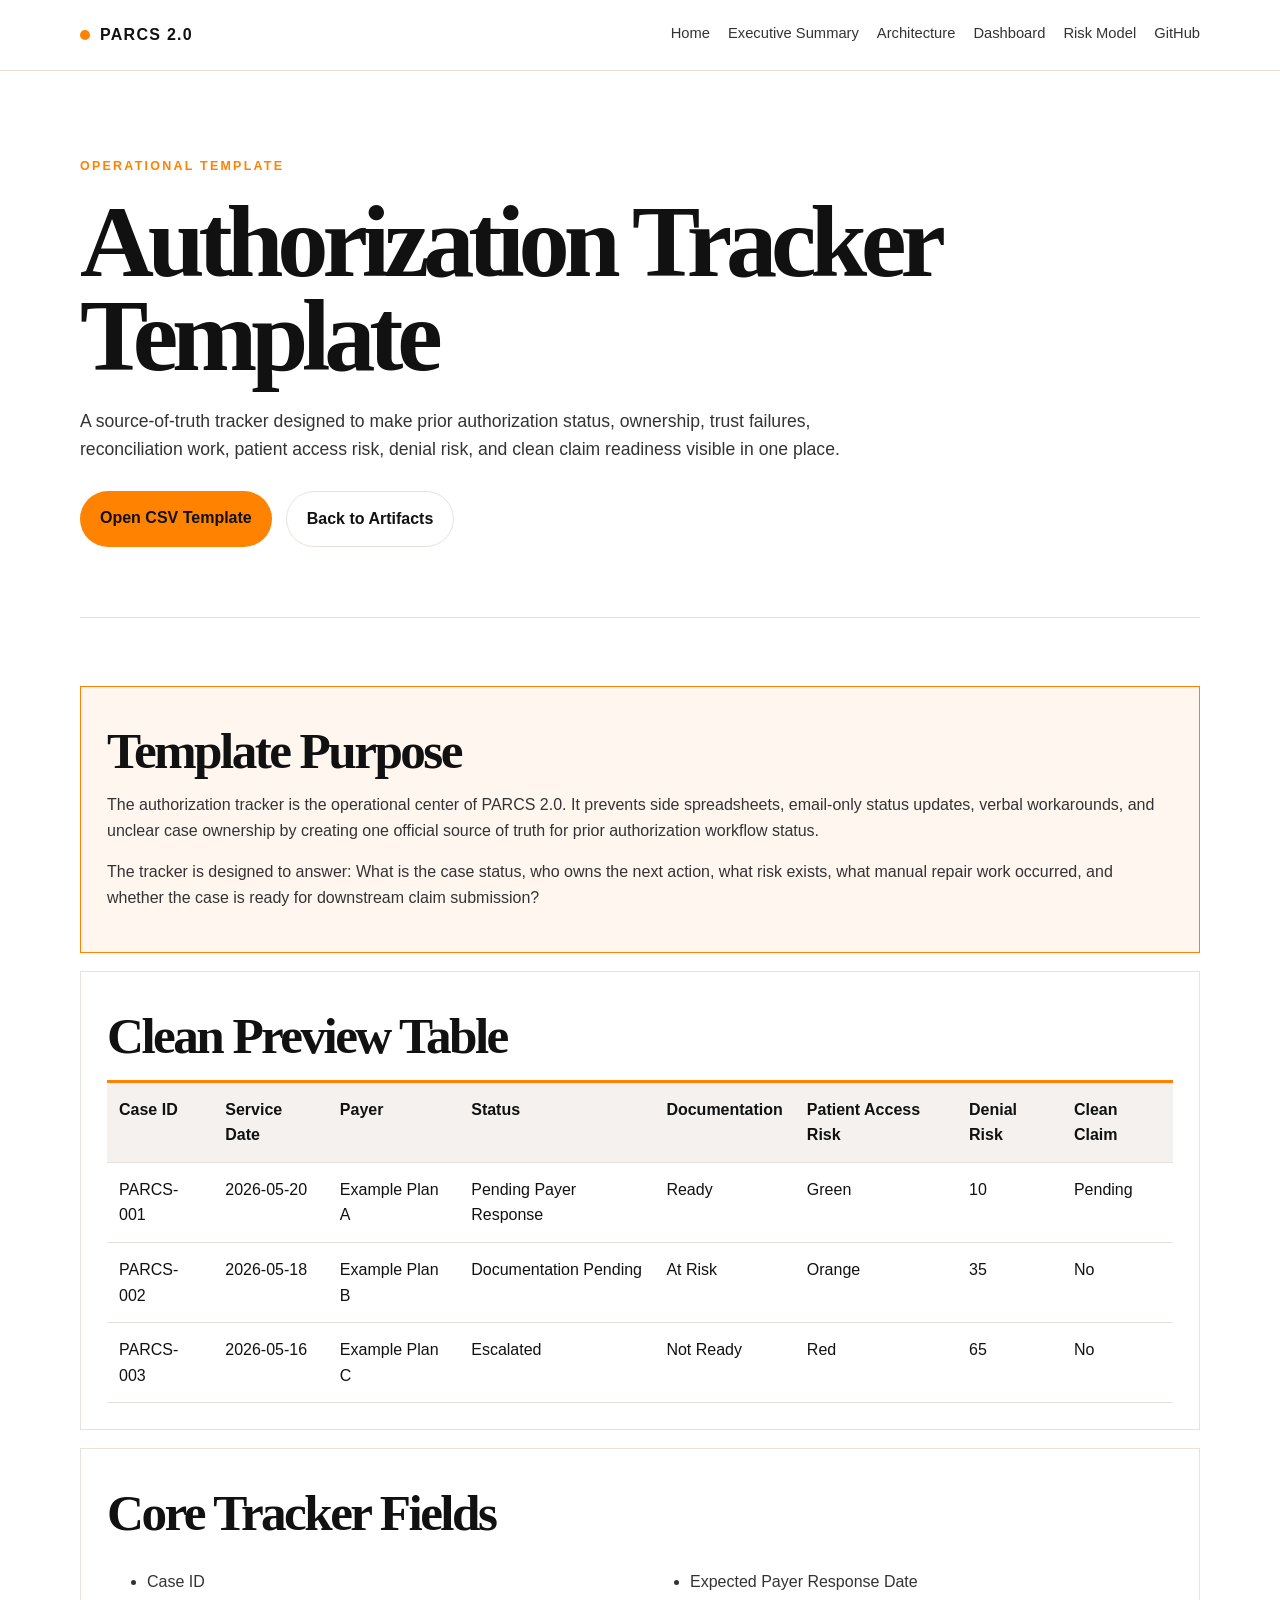
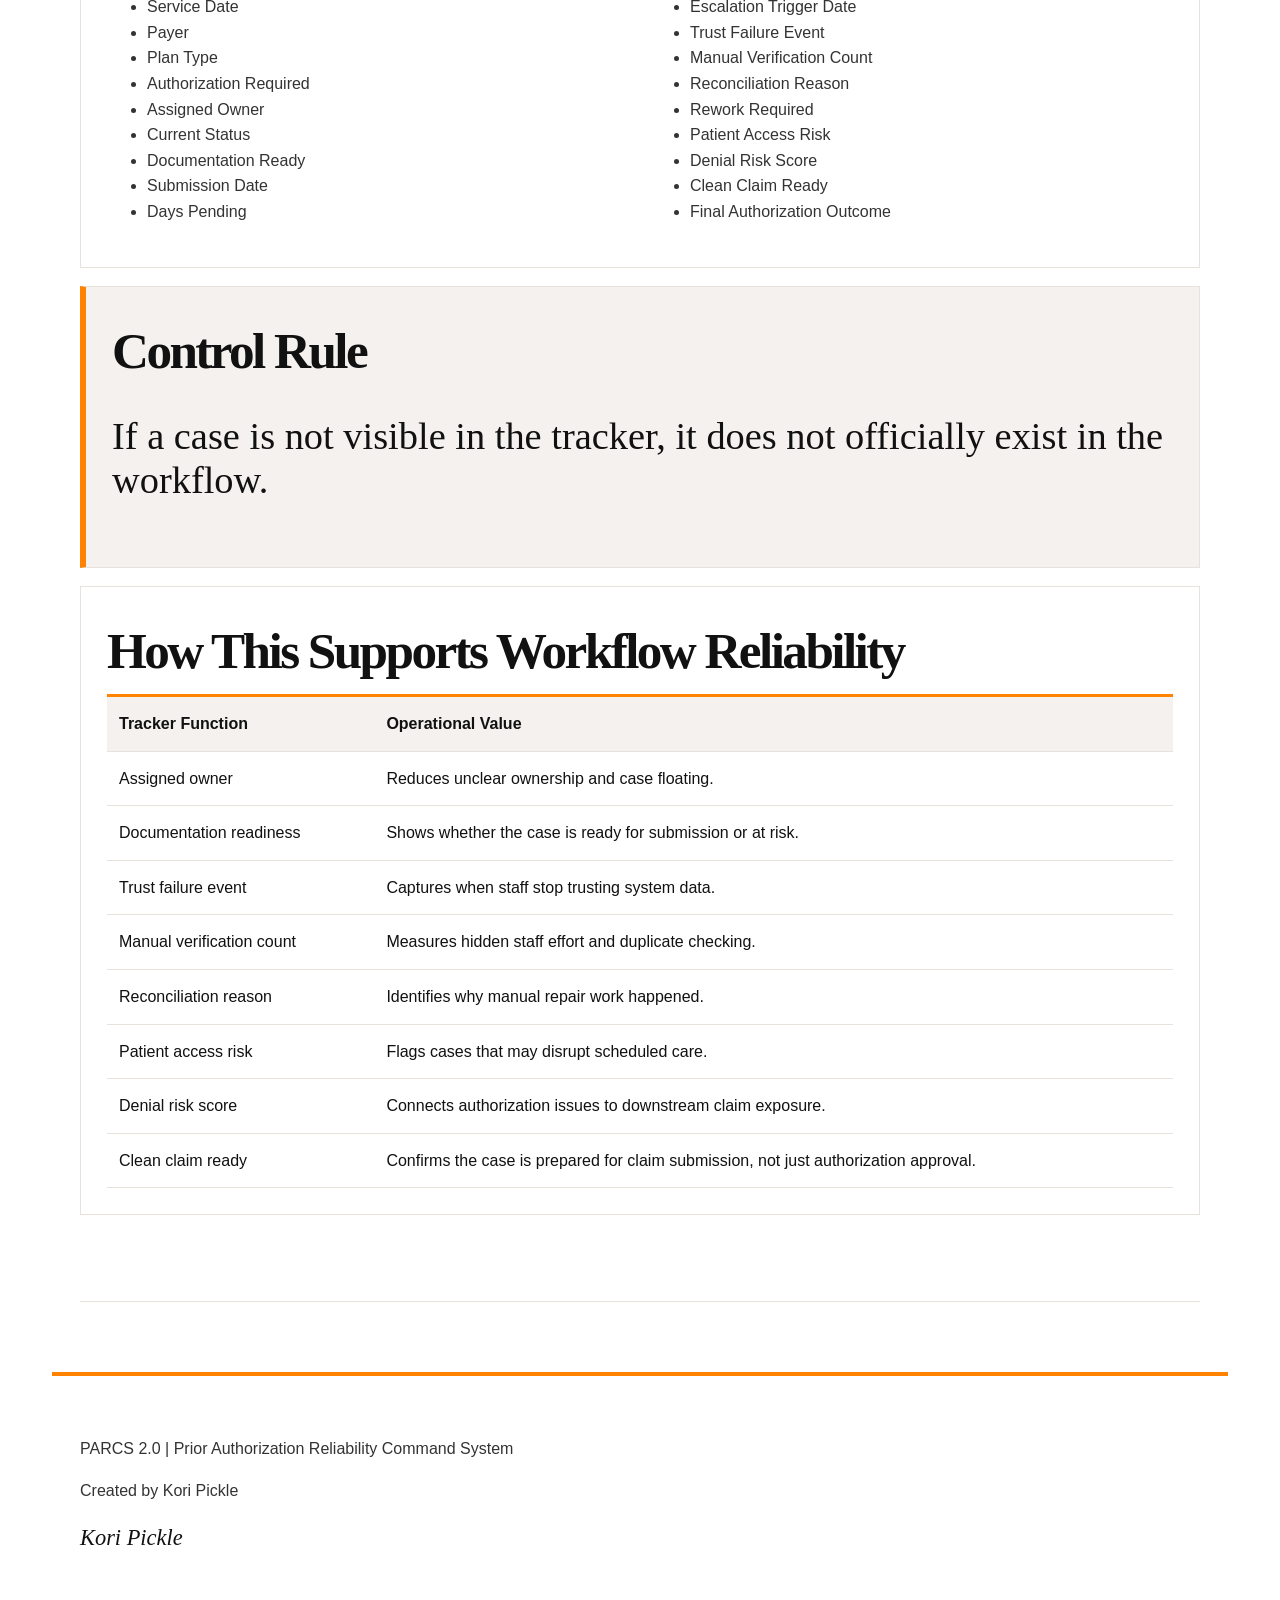
==== authorization-tracker-template.html @ c564f2c2 "Add branded authorization tracker template page" ====
<!DOCTYPE html>
<html lang="en">
<head>
  <meta charset="UTF-8" />
  <meta name="viewport" content="width=device-width, initial-scale=1.0" />
  <title>Authorization Tracker Template | PARCS 2.0</title>
  <link rel="stylesheet" href="style.css" />
</head>
<body>
  <header class="site-header">
    <nav class="nav-shell">
      <div class="brand-mark">PARCS 2.0</div>
      <div class="nav-links">
        <a href="index.html">Home</a>
        <a href="executive-summary.html">Executive Summary</a>
        <a href="system-architecture.html">Architecture</a>
        <a href="dashboard-wireframe.html">Dashboard</a>
        <a href="risk-scoring-model.html">Risk Model</a>
        <a href="https://github.com/koripickle1101-TN/parcs-prior-authorization-command-system" target="_blank" rel="noreferrer">GitHub</a>
      </div>
    </nav>
  </header>

  <main>
    <section class="page-hero">
      <div class="eyebrow">Operational Template</div>
      <h1>Authorization Tracker Template</h1>
      <p class="hero-subtitle">A source-of-truth tracker designed to make prior authorization status, ownership, trust failures, reconciliation work, patient access risk, denial risk, and clean claim readiness visible in one place.</p>
      <div class="hero-actions">
        <a class="primary-button" href="https://github.com/koripickle1101-TN/parcs-prior-authorization-command-system/blob/main/templates/authorization-tracker-template.csv" target="_blank" rel="noreferrer">Open CSV Template</a>
        <a class="secondary-button" href="index.html#artifacts">Back to Artifacts</a>
      </div>
    </section>

    <section class="content-section">
      <div class="content-card accent-card">
        <h2>Template Purpose</h2>
        <p>The authorization tracker is the operational center of PARCS 2.0. It prevents side spreadsheets, email-only status updates, verbal workarounds, and unclear case ownership by creating one official source of truth for prior authorization workflow status.</p>
        <p>The tracker is designed to answer: What is the case status, who owns the next action, what risk exists, what manual repair work occurred, and whether the case is ready for downstream claim submission?</p>
      </div>

      <div class="content-card">
        <h2>Clean Preview Table</h2>
        <table class="branded-table">
          <tr>
            <th>Case ID</th>
            <th>Service Date</th>
            <th>Payer</th>
            <th>Status</th>
            <th>Documentation</th>
            <th>Patient Access Risk</th>
            <th>Denial Risk</th>
            <th>Clean Claim</th>
          </tr>
          <tr>
            <td>PARCS-001</td>
            <td>2026-05-20</td>
            <td>Example Plan A</td>
            <td>Pending Payer Response</td>
            <td>Ready</td>
            <td>Green</td>
            <td>10</td>
            <td>Pending</td>
          </tr>
          <tr>
            <td>PARCS-002</td>
            <td>2026-05-18</td>
            <td>Example Plan B</td>
            <td>Documentation Pending</td>
            <td>At Risk</td>
            <td>Orange</td>
            <td>35</td>
            <td>No</td>
          </tr>
          <tr>
            <td>PARCS-003</td>
            <td>2026-05-16</td>
            <td>Example Plan C</td>
            <td>Escalated</td>
            <td>Not Ready</td>
            <td>Red</td>
            <td>65</td>
            <td>No</td>
          </tr>
        </table>
      </div>

      <div class="content-card">
        <h2>Core Tracker Fields</h2>
        <div class="two-column-list">
          <ul>
            <li>Case ID</li>
            <li>Service Date</li>
            <li>Payer</li>
            <li>Plan Type</li>
            <li>Authorization Required</li>
            <li>Assigned Owner</li>
            <li>Current Status</li>
            <li>Documentation Ready</li>
            <li>Submission Date</li>
            <li>Days Pending</li>
          </ul>
          <ul>
            <li>Expected Payer Response Date</li>
            <li>Escalation Trigger Date</li>
            <li>Trust Failure Event</li>
            <li>Manual Verification Count</li>
            <li>Reconciliation Reason</li>
            <li>Rework Required</li>
            <li>Patient Access Risk</li>
            <li>Denial Risk Score</li>
            <li>Clean Claim Ready</li>
            <li>Final Authorization Outcome</li>
          </ul>
        </div>
      </div>

      <div class="content-card statement-card">
        <h2>Control Rule</h2>
        <p>If a case is not visible in the tracker, it does not officially exist in the workflow.</p>
      </div>

      <div class="content-card">
        <h2>How This Supports Workflow Reliability</h2>
        <table class="branded-table">
          <tr><th>Tracker Function</th><th>Operational Value</th></tr>
          <tr><td>Assigned owner</td><td>Reduces unclear ownership and case floating.</td></tr>
          <tr><td>Documentation readiness</td><td>Shows whether the case is ready for submission or at risk.</td></tr>
          <tr><td>Trust failure event</td><td>Captures when staff stop trusting system data.</td></tr>
          <tr><td>Manual verification count</td><td>Measures hidden staff effort and duplicate checking.</td></tr>
          <tr><td>Reconciliation reason</td><td>Identifies why manual repair work happened.</td></tr>
          <tr><td>Patient access risk</td><td>Flags cases that may disrupt scheduled care.</td></tr>
          <tr><td>Denial risk score</td><td>Connects authorization issues to downstream claim exposure.</td></tr>
          <tr><td>Clean claim ready</td><td>Confirms the case is prepared for claim submission, not just authorization approval.</td></tr>
        </table>
      </div>
    </section>
  </main>

  <footer class="site-footer upgraded-footer">
    <p>PARCS 2.0 | Prior Authorization Reliability Command System</p>
    <p>Created by Kori Pickle</p>
    <p class="signature">Kori Pickle</p>
  </footer>
</body>
</html>
---- style.css ----
body {
  margin: 0;
  background: #FFFFFF;
  color: #111111;
  font-family: Arial, Helvetica, sans-serif;
  line-height: 1.6;
}

.site-header {
  border-bottom: 1px solid #E8E2DC;
  background: #FFFFFF;
}

.nav-shell {
  max-width: 1120px;
  margin: 0 auto;
  padding: 22px 28px;
  display: flex;
  justify-content: space-between;
  gap: 20px;
}

.brand-mark {
  font-weight: 800;
  letter-spacing: 0.08em;
  text-transform: uppercase;
}

.brand-mark::before {
  content: "";
  display: inline-block;
  width: 10px;
  height: 10px;
  border-radius: 50%;
  background: #FF8200;
  margin-right: 10px;
}

.nav-links {
  display: flex;
  flex-wrap: wrap;
  gap: 18px;
  color: #333333;
  font-size: 0.92rem;
}

.nav-links a {
  color: #333333;
  text-decoration: none;
  border-bottom: 1px solid transparent;
}

.nav-links a:hover {
  color: #111111;
  border-color: #FF8200;
}

main {
  max-width: 1120px;
  margin: 0 auto;
  padding: 0 28px 70px;
}

.hero-section,
.page-hero {
  padding: 86px 0 70px;
  border-bottom: 1px solid #E8E2DC;
}

.eyebrow,
.section-number {
  color: #FF8200;
  text-transform: uppercase;
  letter-spacing: 0.18em;
  font-size: 0.78rem;
  font-weight: 800;
}

h1 {
  max-width: 920px;
  margin: 18px 0 24px;
  font-family: Georgia, Times, serif;
  font-size: clamp(3rem, 8vw, 6.5rem);
  line-height: 0.92;
  letter-spacing: -0.06em;
}

h2 {
  margin: 12px 0 14px;
  font-family: Georgia, Times, serif;
  font-size: clamp(2rem, 4vw, 3.5rem);
  line-height: 1;
  letter-spacing: -0.05em;
}

.hero-subtitle,
.section-intro p {
  max-width: 760px;
  font-size: 1.1rem;
  color: #333333;
}

.creator-strip {
  display: flex;
  flex-wrap: wrap;
  gap: 10px;
  margin: 26px 0 6px;
}

.creator-strip span {
  border: 1px solid #E8E2DC;
  padding: 8px 12px;
  color: #333333;
  background: #FFFFFF;
  font-size: 0.88rem;
}

.creator-strip span:first-child {
  border-color: #FF8200;
  color: #111111;
  font-weight: 800;
}

.hero-actions {
  display: flex;
  flex-wrap: wrap;
  gap: 14px;
  margin-top: 28px;
}

.primary-button,
.secondary-button {
  padding: 14px 20px;
  border-radius: 999px;
  font-weight: 800;
  text-decoration: none;
}

.primary-button {
  background: #FF8200;
  color: #111111;
}

.secondary-button {
  border: 1px solid #E8E2DC;
  color: #111111;
}

.statement-panel {
  margin: 44px 0;
  padding: 34px;
  border: 1px solid #E8E2DC;
  border-left: 6px solid #FF8200;
  background: #F4F1EE;
}

.statement-panel p {
  margin: 0;
  font-family: Georgia, Times, serif;
  font-size: clamp(1.6rem, 4vw, 3rem);
  line-height: 1.08;
}

.section-grid,
.metrics-section,
.architecture-section,
.artifacts-section,
.brand-section,
.dashboard-section,
.case-study-section,
.content-section {
  padding: 68px 0;
  border-bottom: 1px solid #E8E2DC;
}

.section-grid {
  display: grid;
  grid-template-columns: 0.85fr 1.15fr;
  gap: 48px;
}

.card-grid,
.metrics-grid {
  display: grid;
  grid-template-columns: repeat(3, 1fr);
  gap: 18px;
}

.feature-card,
.metric-card,
.content-card {
  border: 1px solid #E8E2DC;
  background: #FFFFFF;
  padding: 26px;
}

.feature-card p,
.metric-card p,
.content-card p,
.content-card li {
  color: #333333;
}

.content-card {
  margin-bottom: 18px;
}

.accent-card,
.highlight-card {
  border-color: #FF8200;
  background: #FFF7EF;
}

.statement-card {
  border-left: 6px solid #FF8200;
  background: #F4F1EE;
}

.statement-card p {
  font-family: Georgia, Times, serif;
  font-size: clamp(1.5rem, 3vw, 2.4rem);
  line-height: 1.15;
  color: #111111;
}

.two-column-list {
  display: grid;
  grid-template-columns: repeat(2, 1fr);
  gap: 20px;
}

.branded-table {
  width: 100%;
  border-collapse: collapse;
  margin-top: 18px;
}

.branded-table th,
.branded-table td {
  border-bottom: 1px solid #E8E2DC;
  padding: 14px 12px;
  text-align: left;
  vertical-align: top;
}

.branded-table th {
  color: #111111;
  background: #F4F1EE;
  border-top: 3px solid #FF8200;
}

.score-strip {
  display: grid;
  grid-template-columns: repeat(4, 1fr);
  gap: 14px;
  margin-bottom: 18px;
}

.score-strip div {
  border: 1px solid #E8E2DC;
  border-top: 4px solid #FF8200;
  padding: 20px;
  background: #FFFFFF;
}

.score-strip span {
  display: block;
  font-family: Georgia, Times, serif;
  font-size: 2rem;
  line-height: 1;
  margin-bottom: 8px;
}

.score-strip p {
  margin: 0;
  color: #333333;
}

.metric-card {
  border-top: 4px solid #FF8200;
}

.metric-card span {
  display: block;
  font-family: Georgia, Times, serif;
  font-size: 2.4rem;
  margin-bottom: 12px;
}

.dashboard-shell {
  margin-top: 34px;
  border: 1px solid #E8E2DC;
  background: #FFFFFF;
  padding: 22px;
}

.dashboard-topbar {
  display: flex;
  justify-content: space-between;
  gap: 20px;
  align-items: flex-start;
  border-bottom: 1px solid #E8E2DC;
  padding-bottom: 20px;
}

.dashboard-label {
  color: #FF8200;
  text-transform: uppercase;
  letter-spacing: 0.14em;
  font-size: 0.72rem;
  font-weight: 800;
}

.dashboard-topbar h3 {
  margin: 8px 0 0;
  font-family: Georgia, Times, serif;
  font-size: clamp(1.8rem, 4vw, 3rem);
  line-height: 1;
}

.dashboard-status {
  border: 1px solid #FF8200;
  background: #FFF7EF;
  color: #111111;
  padding: 10px 14px;
  font-weight: 800;
  white-space: nowrap;
}

.dashboard-kpis {
  margin-top: 20px;
  display: grid;
  grid-template-columns: repeat(4, 1fr);
  gap: 12px;
}

.dash-kpi {
  border: 1px solid #E8E2DC;
  padding: 18px;
  background: #FFFFFF;
  border-top: 3px solid #E8E2DC;
}

.dash-kpi.critical {
  border-top-color: #FF8200;
  background: #FFF7EF;
}

.dash-kpi span {
  display: block;
  font-family: Georgia, Times, serif;
  font-size: 2.2rem;
  line-height: 1;
  margin-bottom: 8px;
}

.dash-kpi p {
  margin: 0;
  color: #333333;
  font-size: 0.92rem;
}

.dashboard-panels {
  margin-top: 14px;
  display: grid;
  grid-template-columns: repeat(2, 1fr);
  gap: 14px;
}

.dashboard-panel {
  border: 1px solid #E8E2DC;
  padding: 20px;
  background: #FFFFFF;
}

.wide-panel {
  grid-column: span 2;
}

.panel-header {
  display: flex;
  justify-content: space-between;
  gap: 16px;
  align-items: baseline;
  border-bottom: 1px solid #E8E2DC;
  padding-bottom: 12px;
  margin-bottom: 12px;
}

.panel-header h4 {
  margin: 0;
  font-size: 1rem;
}

.panel-header span {
  color: #FF8200;
  font-size: 0.76rem;
  text-transform: uppercase;
  letter-spacing: 0.12em;
  font-weight: 800;
}

.queue-row {
  display: grid;
  grid-template-columns: 1fr 0.6fr 1fr 1.4fr;
  gap: 12px;
  padding: 12px 0;
  border-bottom: 1px solid #F4F1EE;
  color: #333333;
}

.queue-head {
  color: #111111;
  font-weight: 800;
}

.high-risk span:nth-child(2) {
  color: #FF8200;
  font-weight: 800;
}

.signal-list {
  list-style: none;
  padding: 0;
  margin: 0;
}

.signal-list li {
  padding: 10px 0;
  border-bottom: 1px solid #F4F1EE;
  color: #333333;
}

.signal-list strong {
  color: #FF8200;
  font-size: 1.2rem;
  margin-right: 8px;
}

.risk-bars div {
  display: grid;
  grid-template-columns: 70px 1fr;
  gap: 12px;
  align-items: center;
  margin: 14px 0;
  color: #333333;
}

progress {
  width: 100%;
  height: 12px;
  accent-color: #FF8200;
}

.executive-read {
  margin: 0;
  font-family: Georgia, Times, serif;
  font-size: 1.35rem;
  line-height: 1.25;
  color: #111111;
}

.case-study-grid {
  margin-top: 32px;
  display: grid;
  grid-template-columns: repeat(2, 1fr);
  gap: 16px;
}

.case-card {
  border: 1px solid #E8E2DC;
  padding: 26px;
  background: #FFFFFF;
  min-height: 220px;
}

.case-card span {
  color: #FF8200;
  text-transform: uppercase;
  letter-spacing: 0.14em;
  font-size: 0.72rem;
  font-weight: 800;
}

.case-card h3 {
  margin: 14px 0 12px;
  font-family: Georgia, Times, serif;
  font-size: clamp(1.45rem, 3vw, 2.2rem);
  line-height: 1.05;
}

.case-card p {
  color: #333333;
  margin: 0;
}

.skills-panel {
  margin-top: 16px;
  padding: 34px;
  border: 1px solid #E8E2DC;
  background: #F4F1EE;
  display: grid;
  grid-template-columns: 1.25fr 0.75fr;
  gap: 28px;
}

.skills-panel h3 {
  margin: 10px 0 0;
  font-family: Georgia, Times, serif;
  font-size: clamp(1.4rem, 3vw, 2.4rem);
  line-height: 1.12;
}

.architecture-flow {
  margin-top: 28px;
  display: grid;
  grid-template-columns: repeat(4, 1fr);
  gap: 14px;
}

.architecture-flow div {
  border: 1px solid #E8E2DC;
  padding: 18px;
  min-height: 90px;
  background: #FFFFFF;
  border-bottom: 3px solid #FF8200;
}

.page-flow {
  grid-template-columns: repeat(5, 1fr);
}

.brand-grid {
  margin-top: 30px;
  display: grid;
  grid-template-columns: repeat(4, 1fr);
  gap: 14px;
}

.brand-card {
  border: 1px solid #E8E2DC;
  padding: 22px;
  background: #FFFFFF;
  min-height: 170px;
}

.brand-card span {
  display: block;
  font-family: Georgia, Times, serif;
  font-size: 1.5rem;
  margin-bottom: 18px;
}

.brand-card p {
  color: #333333;
  margin: 0;
}

.orange-card {
  border-color: #FF8200;
  background: #FFF7EF;
}

.brand-signature-panel {
  margin-top: 18px;
  padding: 34px;
  border: 1px solid #E8E2DC;
  background: #F4F1EE;
}

.brand-signature-panel p {
  color: #FF8200;
  text-transform: uppercase;
  letter-spacing: 0.14em;
  font-size: 0.76rem;
  font-weight: 800;
}

.brand-signature-panel h3 {
  max-width: 900px;
  margin: 0 0 22px;
  font-family: Georgia, Times, serif;
  font-size: clamp(1.6rem, 3vw, 2.7rem);
  line-height: 1.08;
}

.signature-line {
  font-family: Georgia, Times, serif;
  font-style: italic;
  font-size: 1.7rem;
  color: #111111;
}

.artifact-list {
  margin-top: 30px;
  display: grid;
  grid-template-columns: repeat(2, 1fr);
  gap: 12px;
}

.artifact-list a {
  display: block;
  padding: 18px 20px;
  border: 1px solid #E8E2DC;
  color: #111111;
  text-decoration: none;
}

.artifact-list a:hover {
  border-color: #FF8200;
}

.site-footer {
  max-width: 1120px;
  margin: 0 auto;
  padding: 44px 28px 70px;
  color: #333333;
}

.upgraded-footer {
  border-top: 4px solid #FF8200;
}

.signature {
  margin-top: 4px;
  font-family: Georgia, Times, serif;
  font-style: italic;
  font-size: 1.4rem;
  color: #111111;
}

.footer-note {
  color: #333333;
  font-size: 0.92rem;
}

@media (max-width: 860px) {
  .nav-shell,
  .nav-links {
    display: block;
  }

  .nav-links a {
    display: inline-block;
    margin: 8px 14px 0 0;
  }

  .section-grid,
  .card-grid,
  .metrics-grid,
  .architecture-flow,
  .artifact-list,
  .brand-grid,
  .dashboard-kpis,
  .dashboard-panels,
  .case-study-grid,
  .skills-panel,
  .two-column-list,
  .score-strip,
  .page-flow {
    grid-template-columns: 1fr;
  }

  .wide-panel {
    grid-column: span 1;
  }

  .dashboard-topbar,
  .panel-header {
    display: block;
  }

  .dashboard-status {
    display: inline-block;
    margin-top: 14px;
  }

  .queue-row {
    grid-template-columns: 1fr;
    gap: 4px;
  }
}
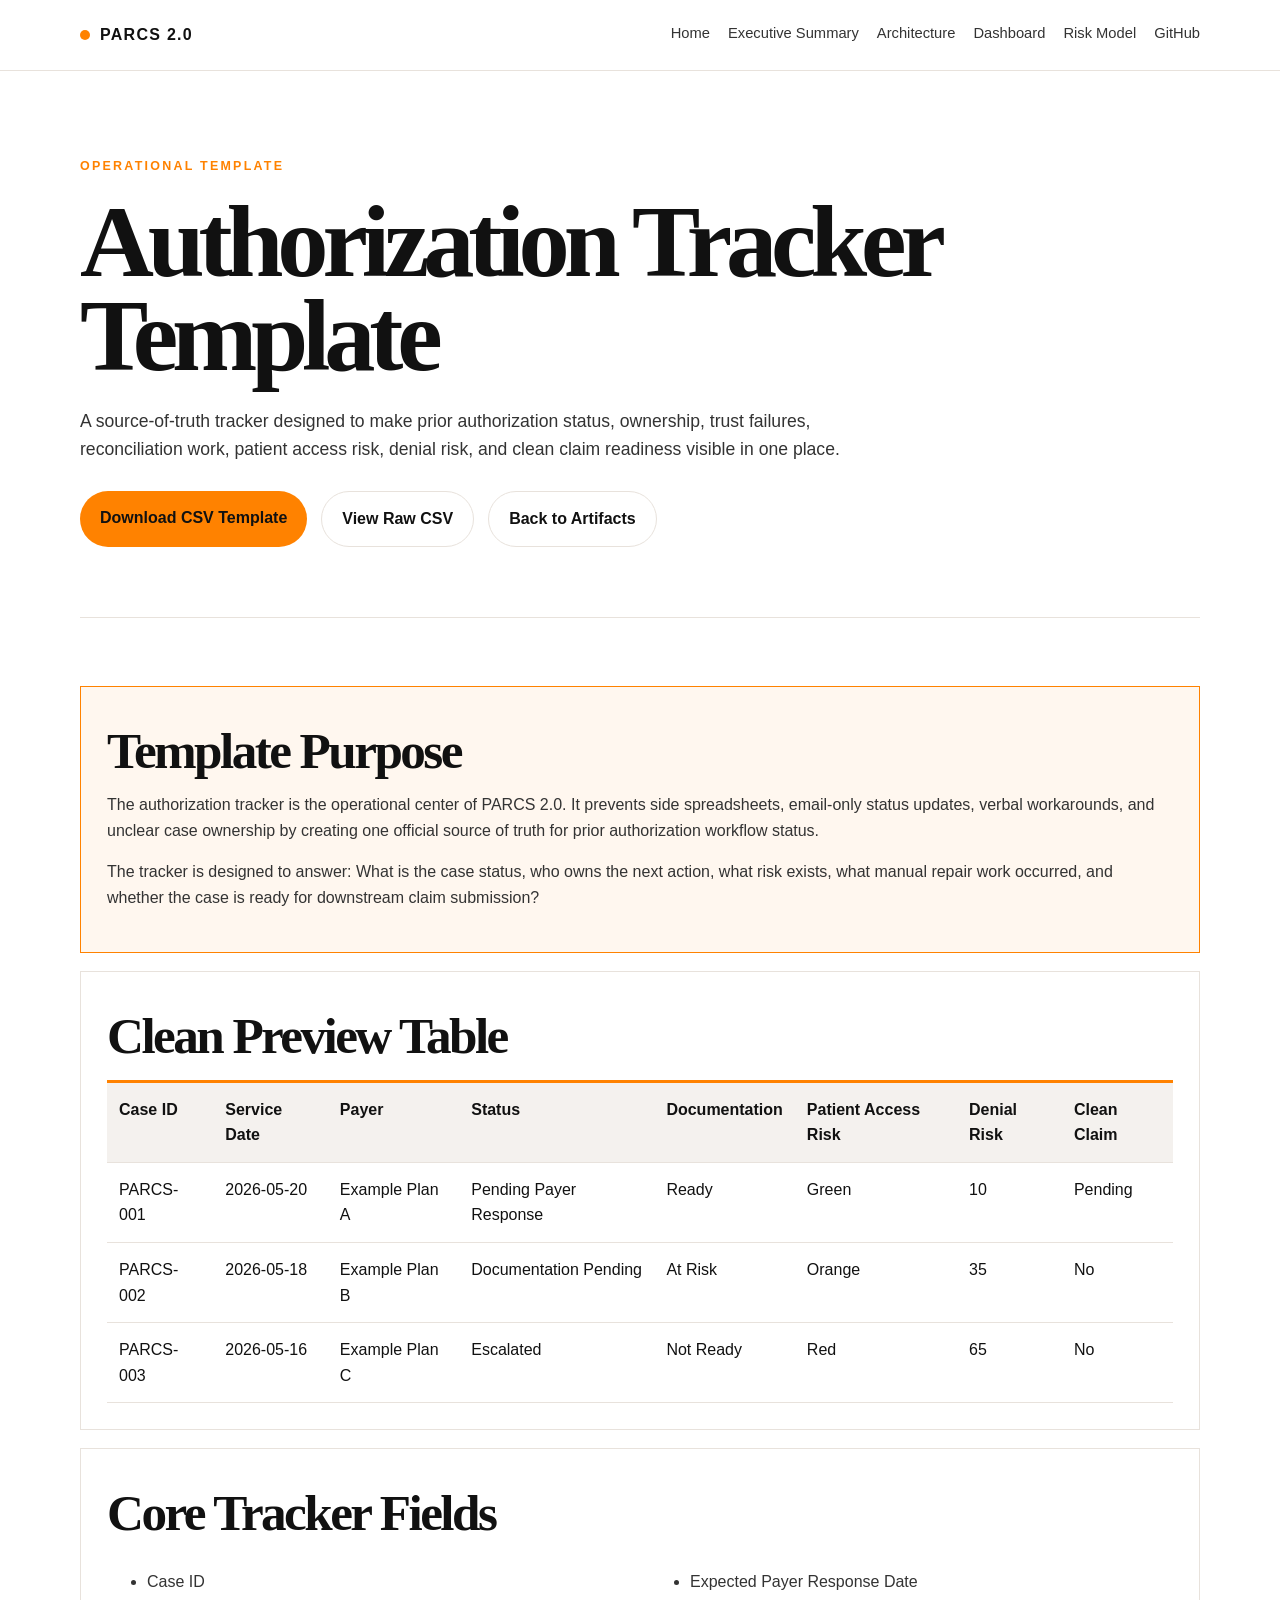
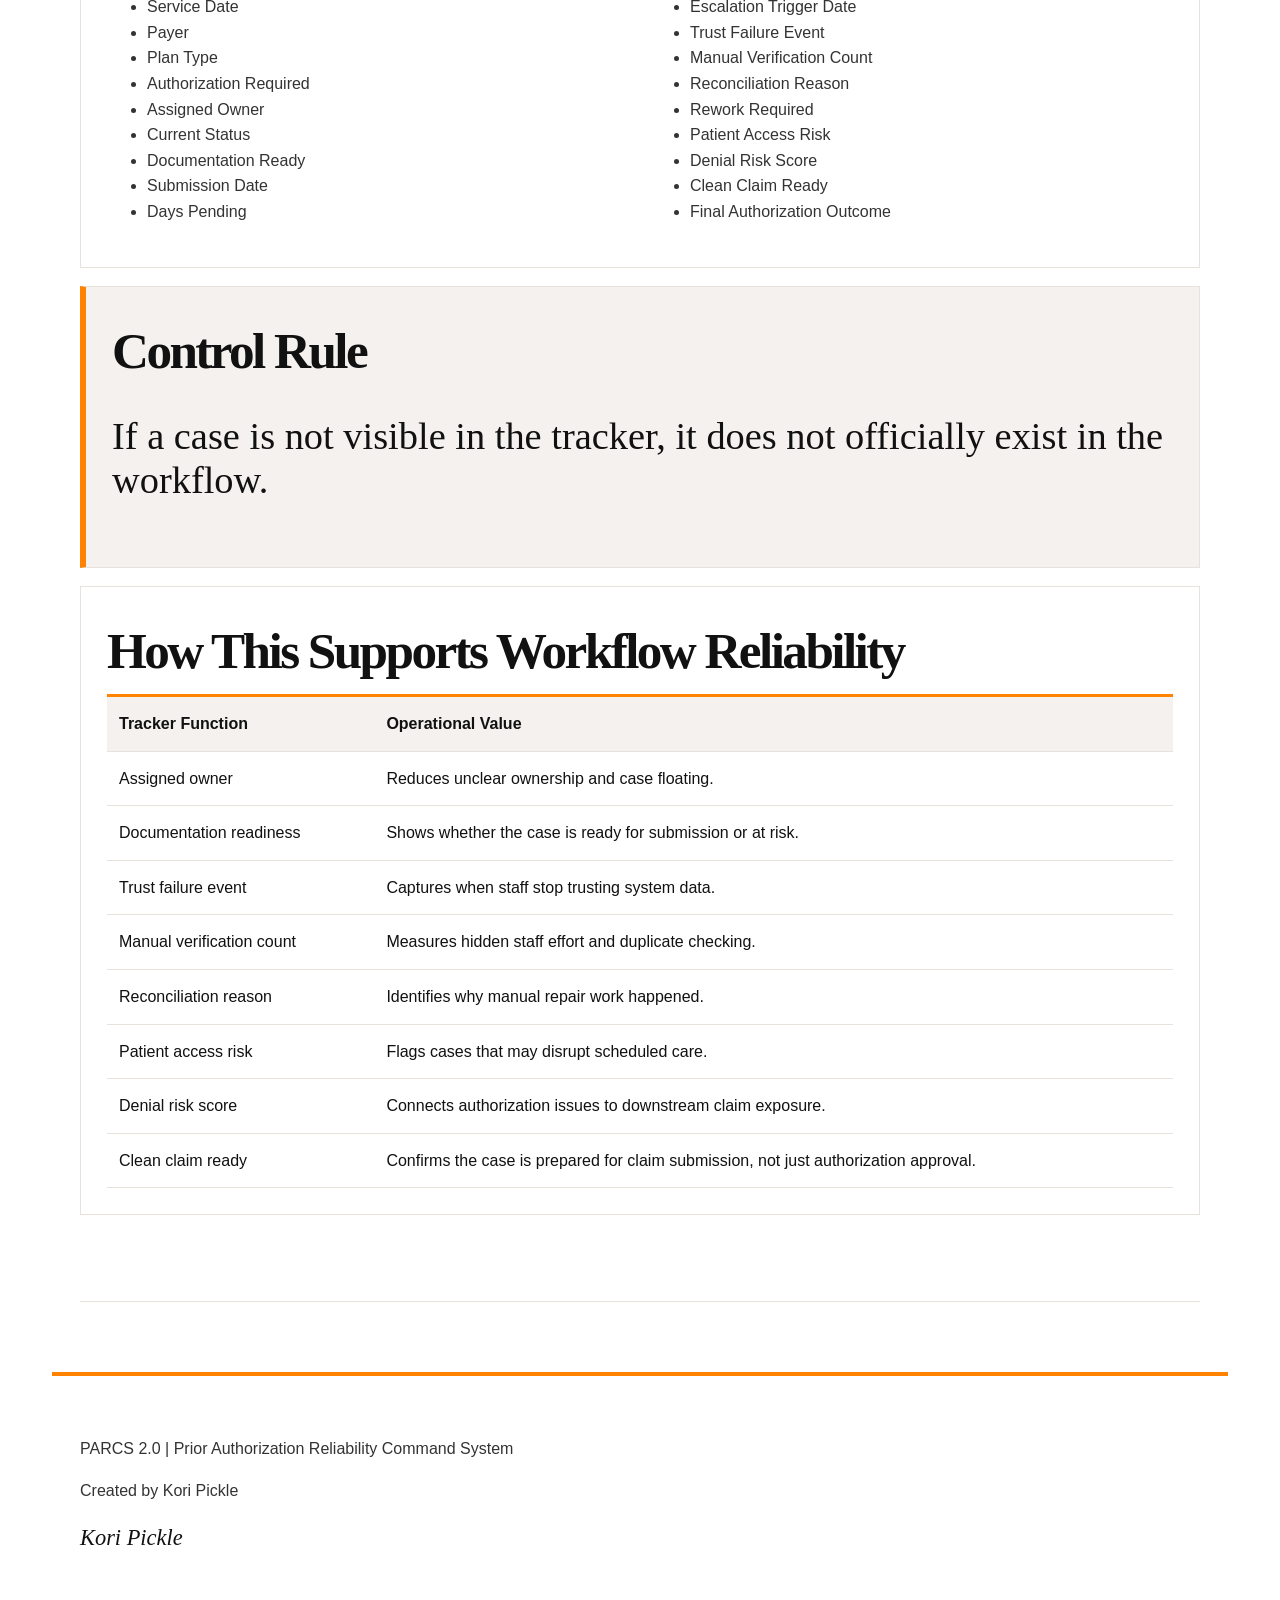
==== commit 63aca2cd: "Add download and source buttons to tracker template page" ====
--- a/authorization-tracker-template.html
+++ b/authorization-tracker-template.html
@@ -27,7 +27,8 @@
       <h1>Authorization Tracker Template</h1>
       <p class="hero-subtitle">A source-of-truth tracker designed to make prior authorization status, ownership, trust failures, reconciliation work, patient access risk, denial risk, and clean claim readiness visible in one place.</p>
       <div class="hero-actions">
-        <a class="primary-button" href="https://github.com/koripickle1101-TN/parcs-prior-authorization-command-system/blob/main/templates/authorization-tracker-template.csv" target="_blank" rel="noreferrer">Open CSV Template</a>
+        <a class="primary-button" href="https://raw.githubusercontent.com/koripickle1101-TN/parcs-prior-authorization-command-system/main/templates/authorization-tracker-template.csv" target="_blank" rel="noreferrer">Download CSV Template</a>
+        <a class="secondary-button" href="https://github.com/koripickle1101-TN/parcs-prior-authorization-command-system/blob/main/templates/authorization-tracker-template.csv" target="_blank" rel="noreferrer">View Raw CSV</a>
         <a class="secondary-button" href="index.html#artifacts">Back to Artifacts</a>
       </div>
     </section>
@@ -42,105 +43,27 @@
       <div class="content-card">
         <h2>Clean Preview Table</h2>
         <table class="branded-table">
-          <tr>
-            <th>Case ID</th>
-            <th>Service Date</th>
-            <th>Payer</th>
-            <th>Status</th>
-            <th>Documentation</th>
-            <th>Patient Access Risk</th>
-            <th>Denial Risk</th>
-            <th>Clean Claim</th>
-          </tr>
-          <tr>
-            <td>PARCS-001</td>
-            <td>2026-05-20</td>
-            <td>Example Plan A</td>
-            <td>Pending Payer Response</td>
-            <td>Ready</td>
-            <td>Green</td>
-            <td>10</td>
-            <td>Pending</td>
-          </tr>
-          <tr>
-            <td>PARCS-002</td>
-            <td>2026-05-18</td>
-            <td>Example Plan B</td>
-            <td>Documentation Pending</td>
-            <td>At Risk</td>
-            <td>Orange</td>
-            <td>35</td>
-            <td>No</td>
-          </tr>
-          <tr>
-            <td>PARCS-003</td>
-            <td>2026-05-16</td>
-            <td>Example Plan C</td>
-            <td>Escalated</td>
-            <td>Not Ready</td>
-            <td>Red</td>
-            <td>65</td>
-            <td>No</td>
-          </tr>
+          <tr><th>Case ID</th><th>Service Date</th><th>Payer</th><th>Status</th><th>Documentation</th><th>Patient Access Risk</th><th>Denial Risk</th><th>Clean Claim</th></tr>
+          <tr><td>PARCS-001</td><td>2026-05-20</td><td>Example Plan A</td><td>Pending Payer Response</td><td>Ready</td><td>Green</td><td>10</td><td>Pending</td></tr>
+          <tr><td>PARCS-002</td><td>2026-05-18</td><td>Example Plan B</td><td>Documentation Pending</td><td>At Risk</td><td>Orange</td><td>35</td><td>No</td></tr>
+          <tr><td>PARCS-003</td><td>2026-05-16</td><td>Example Plan C</td><td>Escalated</td><td>Not Ready</td><td>Red</td><td>65</td><td>No</td></tr>
         </table>
       </div>
 
       <div class="content-card">
         <h2>Core Tracker Fields</h2>
-        <div class="two-column-list">
-          <ul>
-            <li>Case ID</li>
-            <li>Service Date</li>
-            <li>Payer</li>
-            <li>Plan Type</li>
-            <li>Authorization Required</li>
-            <li>Assigned Owner</li>
-            <li>Current Status</li>
-            <li>Documentation Ready</li>
-            <li>Submission Date</li>
-            <li>Days Pending</li>
-          </ul>
-          <ul>
-            <li>Expected Payer Response Date</li>
-            <li>Escalation Trigger Date</li>
-            <li>Trust Failure Event</li>
-            <li>Manual Verification Count</li>
-            <li>Reconciliation Reason</li>
-            <li>Rework Required</li>
-            <li>Patient Access Risk</li>
-            <li>Denial Risk Score</li>
-            <li>Clean Claim Ready</li>
-            <li>Final Authorization Outcome</li>
-          </ul>
-        </div>
+        <div class="two-column-list"><ul><li>Case ID</li><li>Service Date</li><li>Payer</li><li>Plan Type</li><li>Authorization Required</li><li>Assigned Owner</li><li>Current Status</li><li>Documentation Ready</li><li>Submission Date</li><li>Days Pending</li></ul><ul><li>Expected Payer Response Date</li><li>Escalation Trigger Date</li><li>Trust Failure Event</li><li>Manual Verification Count</li><li>Reconciliation Reason</li><li>Rework Required</li><li>Patient Access Risk</li><li>Denial Risk Score</li><li>Clean Claim Ready</li><li>Final Authorization Outcome</li></ul></div>
       </div>
 
-      <div class="content-card statement-card">
-        <h2>Control Rule</h2>
-        <p>If a case is not visible in the tracker, it does not officially exist in the workflow.</p>
-      </div>
+      <div class="content-card statement-card"><h2>Control Rule</h2><p>If a case is not visible in the tracker, it does not officially exist in the workflow.</p></div>
 
       <div class="content-card">
         <h2>How This Supports Workflow Reliability</h2>
-        <table class="branded-table">
-          <tr><th>Tracker Function</th><th>Operational Value</th></tr>
-          <tr><td>Assigned owner</td><td>Reduces unclear ownership and case floating.</td></tr>
-          <tr><td>Documentation readiness</td><td>Shows whether the case is ready for submission or at risk.</td></tr>
-          <tr><td>Trust failure event</td><td>Captures when staff stop trusting system data.</td></tr>
-          <tr><td>Manual verification count</td><td>Measures hidden staff effort and duplicate checking.</td></tr>
-          <tr><td>Reconciliation reason</td><td>Identifies why manual repair work happened.</td></tr>
-          <tr><td>Patient access risk</td><td>Flags cases that may disrupt scheduled care.</td></tr>
-          <tr><td>Denial risk score</td><td>Connects authorization issues to downstream claim exposure.</td></tr>
-          <tr><td>Clean claim ready</td><td>Confirms the case is prepared for claim submission, not just authorization approval.</td></tr>
-        </table>
+        <table class="branded-table"><tr><th>Tracker Function</th><th>Operational Value</th></tr><tr><td>Assigned owner</td><td>Reduces unclear ownership and case floating.</td></tr><tr><td>Documentation readiness</td><td>Shows whether the case is ready for submission or at risk.</td></tr><tr><td>Trust failure event</td><td>Captures when staff stop trusting system data.</td></tr><tr><td>Manual verification count</td><td>Measures hidden staff effort and duplicate checking.</td></tr><tr><td>Reconciliation reason</td><td>Identifies why manual repair work happened.</td></tr><tr><td>Patient access risk</td><td>Flags cases that may disrupt scheduled care.</td></tr><tr><td>Denial risk score</td><td>Connects authorization issues to downstream claim exposure.</td></tr><tr><td>Clean claim ready</td><td>Confirms the case is prepared for claim submission, not just authorization approval.</td></tr></table>
       </div>
     </section>
   </main>
 
-  <footer class="site-footer upgraded-footer">
-    <p>PARCS 2.0 | Prior Authorization Reliability Command System</p>
-    <p>Created by Kori Pickle</p>
-    <p class="signature">Kori Pickle</p>
-  </footer>
+  <footer class="site-footer upgraded-footer"><p>PARCS 2.0 | Prior Authorization Reliability Command System</p><p>Created by Kori Pickle</p><p class="signature">Kori Pickle</p></footer>
 </body>
 </html>
